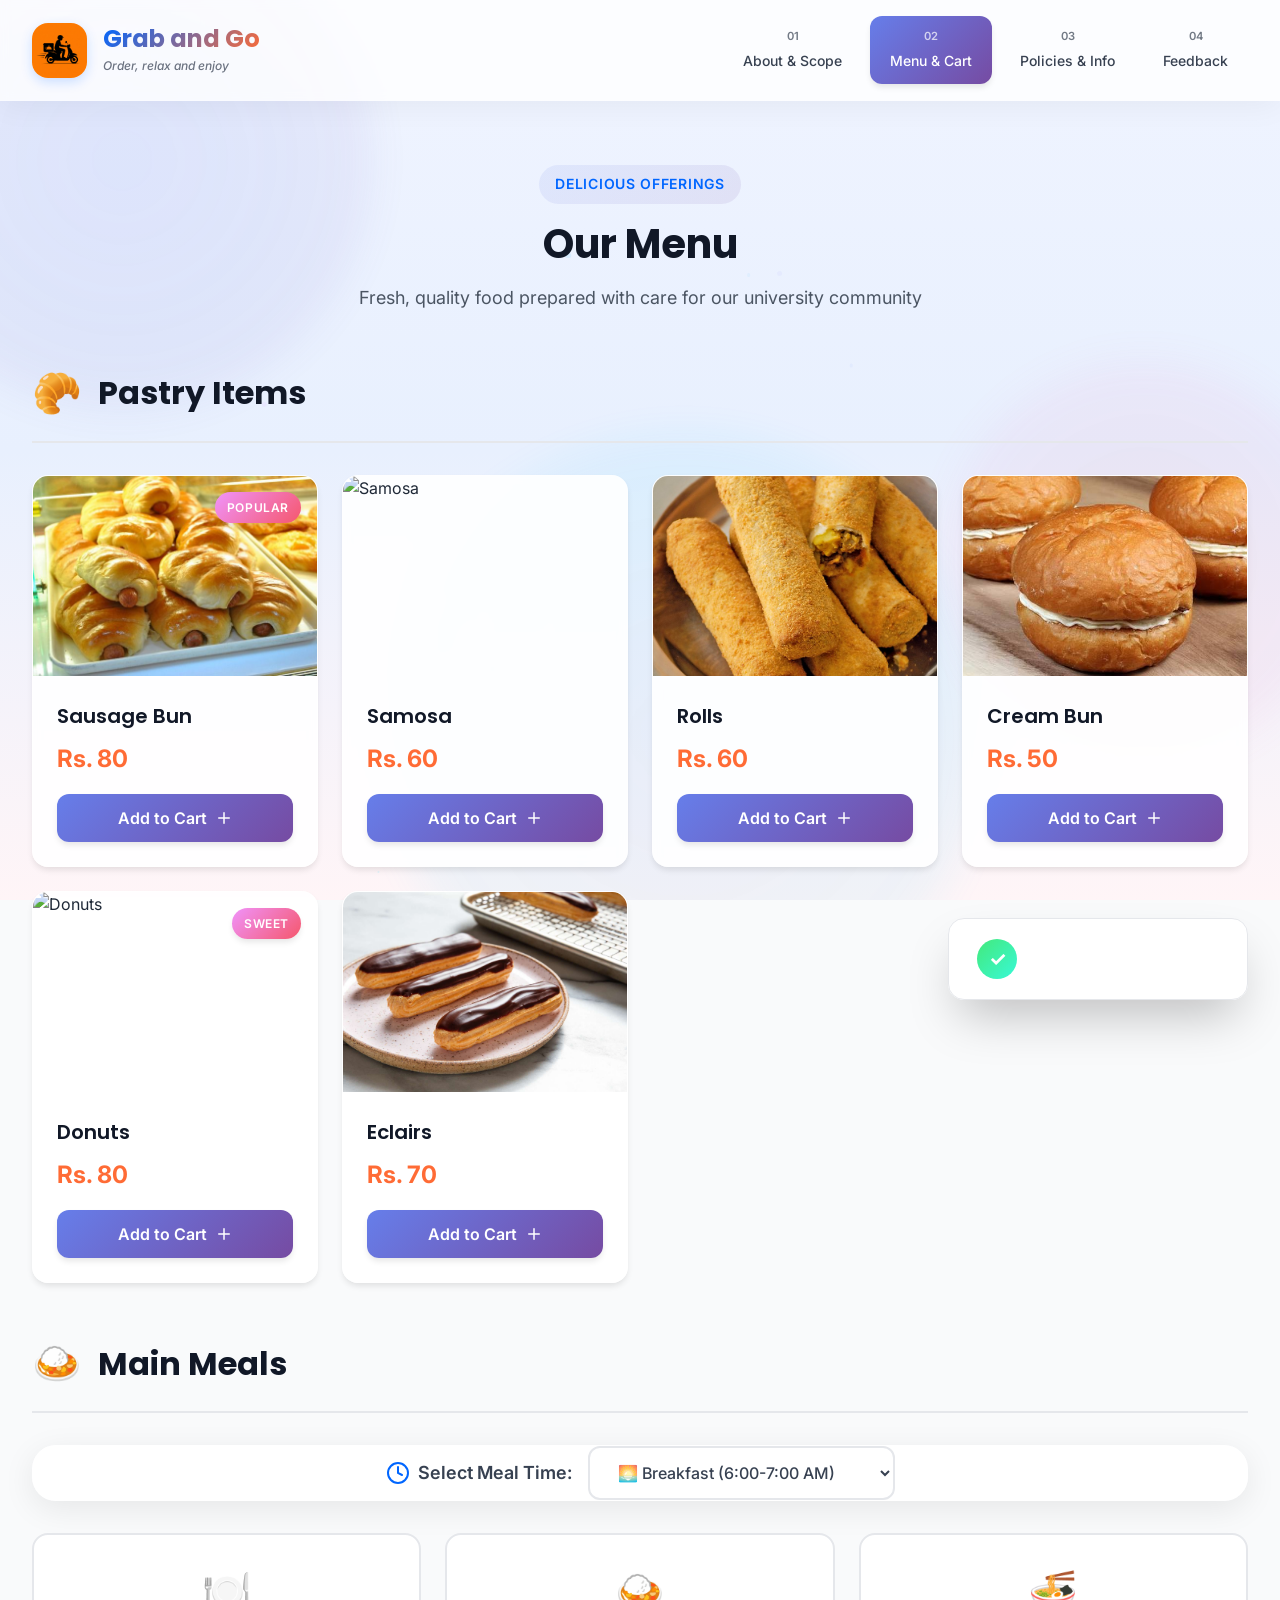
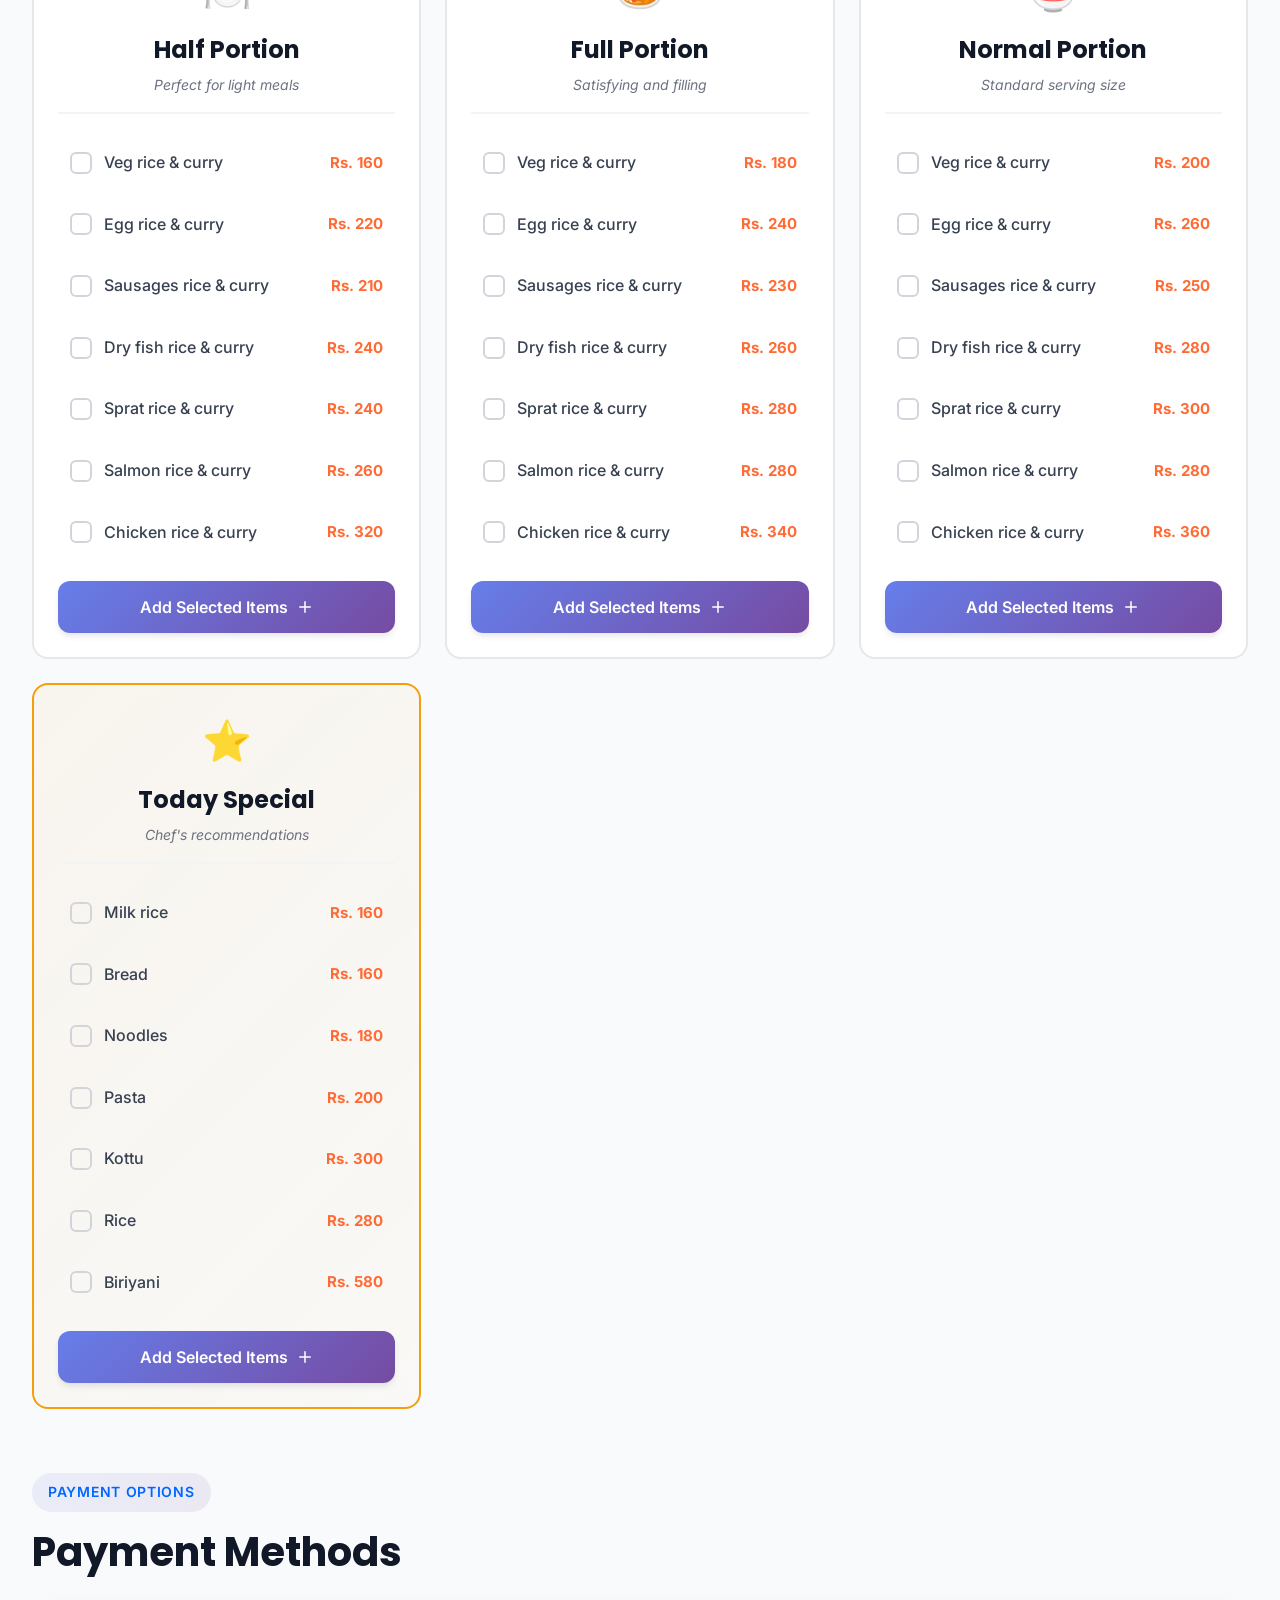
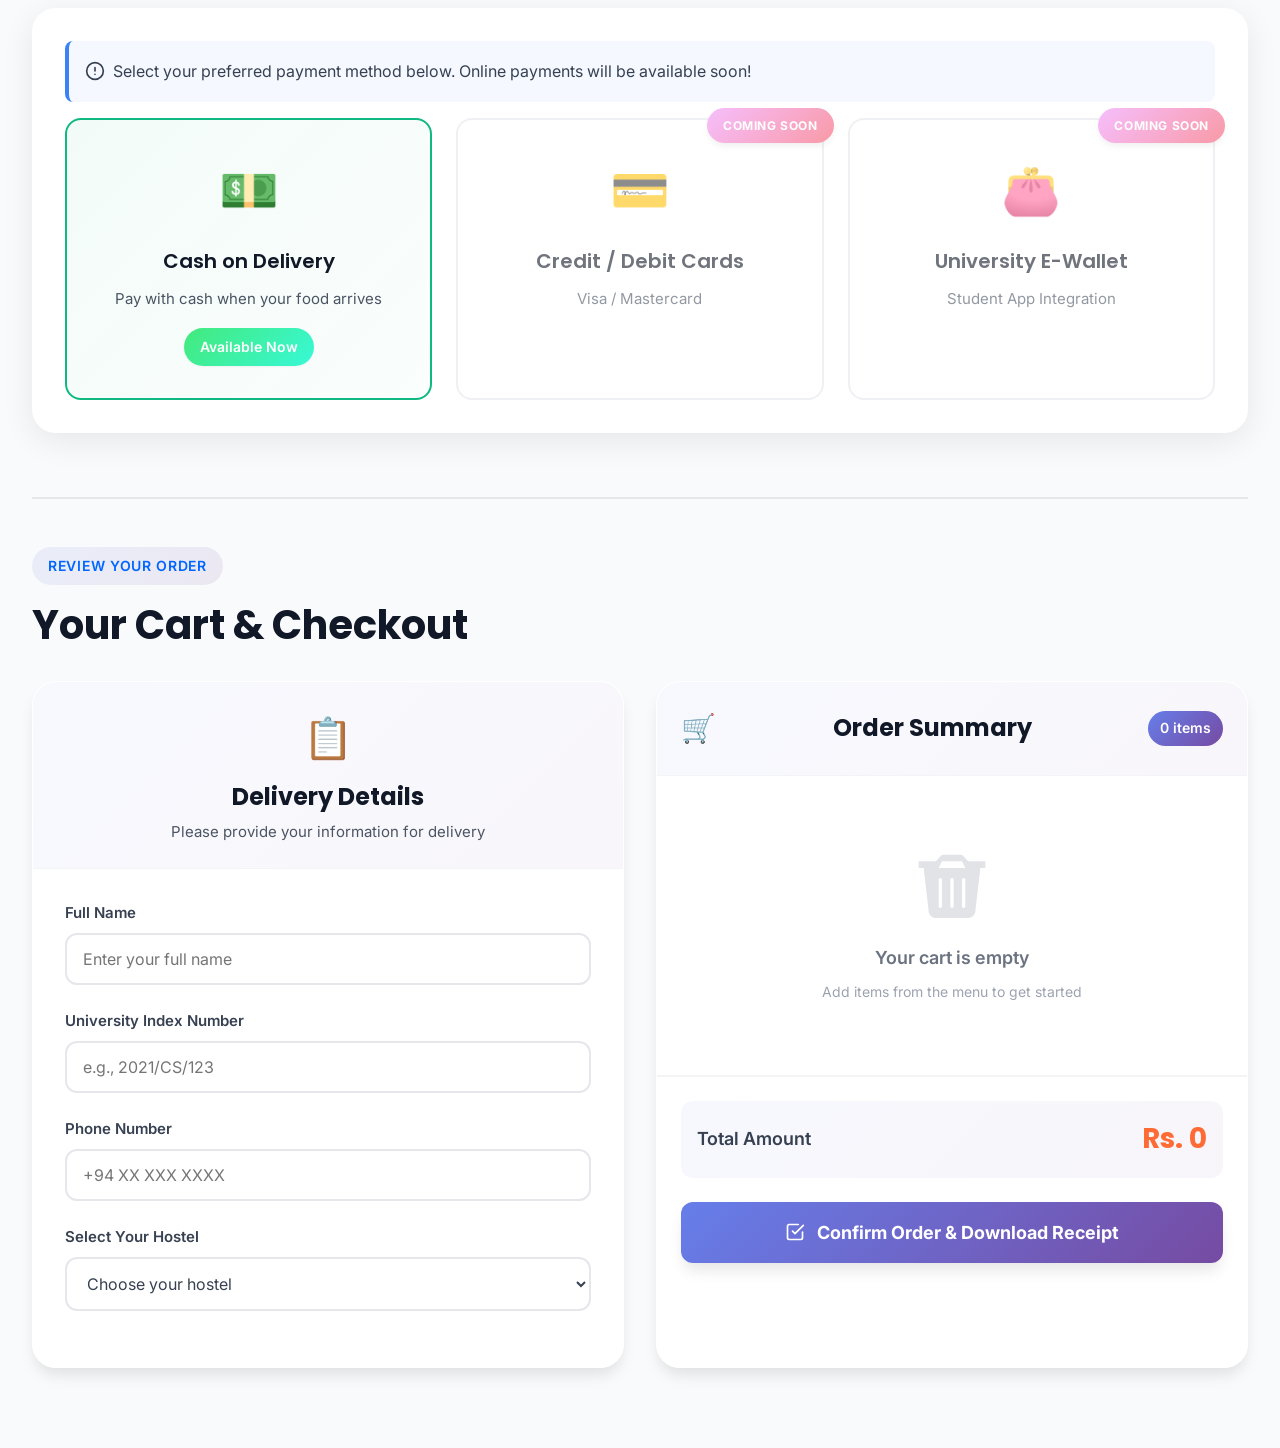
==== menu.html @ d34c3e39 "Grab and Go" ====
<!DOCTYPE html>
<html lang="en">
<head>
    <meta charset="UTF-8">
    <meta name="viewport" content="width=device-width, initial-scale=1.0">
    <title>Grab and Go - Menu & Cart</title>
    <link rel="stylesheet" href="style.css">
    <script src="https://cdnjs.cloudflare.com/ajax/libs/gsap/3.12.5/gsap.min.js"></script>
    <script src="https://cdnjs.cloudflare.com/ajax/libs/gsap/3.12.5/ScrollTrigger.min.js"></script>
    <script src="https://cdnjs.cloudflare.com/ajax/libs/jspdf/2.5.1/jspdf.umd.min.js"></script>
    <link href="https://fonts.googleapis.com/css2?family=Inter:wght@300;400;500;600;700;800&family=Poppins:wght@400;500;600;700;800&display=swap" rel="stylesheet">
</head>
<body>
    <div class="animated-background">
        <div class="gradient-orb orb-1"></div>
        <div class="gradient-orb orb-2"></div>
        <div class="gradient-orb orb-3"></div>
        <div class="particles" id="particles"></div>
    </div>

    <header class="main-header">
        <div class="header-container">
            <a href="index.html" class="logo-wrapper">
                <div class="logo-image-container">
                    <img src="logo 1.jpeg" alt="Grab and Go Logo" class="site-logo">
                </div>
                <div class="logo-text-container">
                    <div class="logo-text">Grab and Go</div>
                    <div class="logo-tagline">Order, relax and enjoy</div>
                </div>
            </a>
            
            <nav class="main-nav">
                <ul class="nav-list">
                    <li><a href="index.html" class="nav-link">
                        <span class="nav-number">01</span>
                        <span class="nav-text">About & Scope</span>
                    </a></li>
                    <li><a href="menu.html" class="nav-link active">
                        <span class="nav-number">02</span>
                        <span class="nav-text">Menu & Cart</span>
                    </a></li>
                    <li><a href="policies.html" class="nav-link">
                        <span class="nav-number">03</span>
                        <span class="nav-text">Policies & Info</span>
                    </a></li>
                    <li><a href="feedback.html" class="nav-link">
                        <span class="nav-number">04</span>
                        <span class="nav-text">Feedback</span>
                    </a></li>
                </ul>
            </nav>

            <button class="mobile-menu-toggle" id="mobileMenuToggle">
                <span></span><span></span><span></span>
            </button>
        </div>
    </header>

    <main class="main-content">
        <div class="page-section">
            <div class="page-intro" style="margin-top: 2rem;">
                <div class="section-header">
                    <span class="section-label">Delicious Offerings</span>
                    <h2 class="section-title">Our Menu</h2>
                    <p class="section-description">Fresh, quality food prepared with care for our university community</p>
                </div>
            </div>

            <section id="menu" class="content-section">
                <!-- Pastry Items -->
                <div class="menu-category">
                    <div class="category-header">
                        <div class="category-icon">🥐</div>
                        <h3 class="category-title">Pastry Items</h3>
                    </div>
                    
                    <div class="menu-grid">
                        <div class="food-card" data-category="pastry">
                            <div class="food-image">
                                <img src=" sas bun.jpg " alt="Sausage Bun">
                                <div class="food-badge">Popular</div>
                            </div>
                            <div class="food-content">
                                <h4 class="food-name">Sausage Bun</h4>
                                <p class="food-price">Rs. 80</p>
                                <button class="add-to-cart-btn" onclick="addToCart('Sausage Bun', 80, this)">
                                    <span>Add to Cart</span>
                                    <svg width="18" height="18" viewBox="0 0 24 24" fill="none"><path d="M12 5V19M5 12H19" stroke="currentColor" stroke-width="2" stroke-linecap="round"/></svg>
                                </button>
                            </div>
                        </div>

                        <div class="food-card" data-category="pastry">
                            <div class="food-image"><img src="https://images.unsplash.com/photo-1601050690597-df0568f70950?w=400&h=300&fit=crop" alt="Samosa"></div>
                            <div class="food-content">
                                <h4 class="food-name">Samosa</h4>
                                <p class="food-price">Rs. 60</p>
                                <button class="add-to-cart-btn" onclick="addToCart('Samosa', 60, this)">
                                    <span>Add to Cart</span>
                                    <svg width="18" height="18" viewBox="0 0 24 24" fill="none"><path d="M12 5V19M5 12H19" stroke="currentColor" stroke-width="2" stroke-linecap="round"/></svg>
                                </button>
                            </div>
                        </div>

                        <div class="food-card" data-category="pastry">
                            <div class="food-image"><img src="rools.jpg" alt="Rolls"></div>
                            <div class="food-content">
                                <h4 class="food-name">Rolls</h4>
                                <p class="food-price">Rs. 60</p>
                                <button class="add-to-cart-btn" onclick="addToCart('Rolls', 60, this)">
                                    <span>Add to Cart</span>
                                    <svg width="18" height="18" viewBox="0 0 24 24" fill="none"><path d="M12 5V19M5 12H19" stroke="currentColor" stroke-width="2" stroke-linecap="round"/></svg>
                                </button>
                            </div>
                        </div>

                        <div class="food-card" data-category="pastry">
                            <div class="food-image"><img src="cream bun.jpg" alt="Cream Bun"></div>
                            <div class="food-content">
                                <h4 class="food-name">Cream Bun</h4>
                                <p class="food-price">Rs. 50</p>
                                <button class="add-to-cart-btn" onclick="addToCart('Cream Bun', 50, this)">
                                    <span>Add to Cart</span>
                                    <svg width="18" height="18" viewBox="0 0 24 24" fill="none"><path d="M12 5V19M5 12H19" stroke="currentColor" stroke-width="2" stroke-linecap="round"/></svg>
                                </button>
                            </div>
                        </div>

                        <div class="food-card" data-category="pastry">
                            <div class="food-image"><img src="https://images.unsplash.com/photo-1551024601-bec78aea704b?w=400&h=300&fit=crop" alt="Donuts"><div class="food-badge">Sweet</div></div>
                            <div class="food-content">
                                <h4 class="food-name">Donuts</h4>
                                <p class="food-price">Rs. 80</p>
                                <button class="add-to-cart-btn" onclick="addToCart('Donuts', 80, this)">
                                    <span>Add to Cart</span>
                                    <svg width="18" height="18" viewBox="0 0 24 24" fill="none"><path d="M12 5V19M5 12H19" stroke="currentColor" stroke-width="2" stroke-linecap="round"/></svg>
                                </button>
                            </div>
                        </div>

                        <div class="food-card" data-category="pastry">
                            <div class="food-image"><img src="Eclairs.jpg" alt="Eclairs"></div>
                            <div class="food-content">
                                <h4 class="food-name">Eclairs</h4>
                                <p class="food-price">Rs. 70</p>
                                <button class="add-to-cart-btn" onclick="addToCart('Eclairs', 70, this)">
                                    <span>Add to Cart</span>
                                    <svg width="18" height="18" viewBox="0 0 24 24" fill="none"><path d="M12 5V19M5 12H19" stroke="currentColor" stroke-width="2" stroke-linecap="round"/></svg>
                                </button>
                            </div>
                        </div>
                    </div>
                </div>

                <!-- Main Meals -->
                <div class="menu-category">
                    <div class="category-header">
                        <div class="category-icon">🍛</div>
                        <h3 class="category-title">Main Meals</h3>
                    </div>
                    
                    <div class="meal-time-selector card premium-card">
                        <div class="meal-selector-content">
                            <label for="meal-time" class="meal-label">
                                <svg width="24" height="24" viewBox="0 0 24 24" fill="none"><circle cx="12" cy="12" r="10" stroke="currentColor" stroke-width="2"/><path d="M12 6V12L16 14" stroke="currentColor" stroke-width="2" stroke-linecap="round"/></svg>
                                <span>Select Meal Time:</span>
                            </label>
                            <select id="meal-time" class="meal-select">
                                <option value="Breakfast">🌅 Breakfast (6:00-7:00 AM)</option>
                                <option value="Lunch">🌞 Lunch (11:30 AM-12:30 PM)</option>
                                <option value="Dinner">🌙 Dinner (5:00-6:00 PM)</option>
                            </select>
                        </div>
                    </div>

                    <div class="portions-grid">
                        <!-- Half Portion -->
                        <div class="portion-card" id="half-portion">
                            <div class="portion-header">
                                <div class="portion-icon">🍽️</div>
                                <h4 class="portion-title">Half Portion</h4>
                                <p class="portion-subtitle">Perfect for light meals</p>
                            </div>
                            <div class="portion-items">
                                <label class="checkbox-item"><input type="checkbox" value="Vegetables rice and curry" data-price="160"><span class="checkbox-custom"></span><span class="item-details"><span class="item-name">Veg rice & curry</span><span class="item-price">Rs. 160</span></span></label>
                                <label class="checkbox-item"><input type="checkbox" value="Egg rice and curry" data-price="220"><span class="checkbox-custom"></span><span class="item-details"><span class="item-name">Egg rice & curry</span><span class="item-price">Rs. 220</span></span></label>
                                <label class="checkbox-item"><input type="checkbox" value="Sausages rice and curry" data-price="210"><span class="checkbox-custom"></span><span class="item-details"><span class="item-name">Sausages rice & curry</span><span class="item-price">Rs. 210</span></span></label>
                                <label class="checkbox-item"><input type="checkbox" value="Dry fish rice and curry" data-price="240"><span class="checkbox-custom"></span><span class="item-details"><span class="item-name">Dry fish rice & curry</span><span class="item-price">Rs. 240</span></span></label>
                                <label class="checkbox-item"><input type="checkbox" value="Sprat rice and curry" data-price="240"><span class="checkbox-custom"></span><span class="item-details"><span class="item-name">Sprat rice & curry</span><span class="item-price">Rs. 240</span></span></label>
                                <label class="checkbox-item"><input type="checkbox" value="Salmon rice and curry" data-price="260"><span class="checkbox-custom"></span><span class="item-details"><span class="item-name">Salmon rice & curry</span><span class="item-price">Rs. 260</span></span></label>
                                <label class="checkbox-item"><input type="checkbox" value="Chicken rice and curry" data-price="320"><span class="checkbox-custom"></span><span class="item-details"><span class="item-name">Chicken rice & curry</span><span class="item-price">Rs. 320</span></span></label>
                            </div>
                            <button class="portion-add-btn" onclick="addCheckedItems('half-portion', 'Half Portion', this)">
                                <span>Add Selected Items</span>
                                <svg width="18" height="18" viewBox="0 0 24 24" fill="none"><path d="M12 5V19M5 12H19" stroke="currentColor" stroke-width="2" stroke-linecap="round"/></svg>
                            </button>
                        </div>

                        <!-- Full Portion -->
                        <div class="portion-card" id="full-portion">
                            <div class="portion-header">
                                <div class="portion-icon">🍛</div>
                                <h4 class="portion-title">Full Portion</h4>
                                <p class="portion-subtitle">Satisfying and filling</p>
                            </div>
                            <div class="portion-items">
                                <label class="checkbox-item"><input type="checkbox" value="Vegetables rice and curry" data-price="180"><span class="checkbox-custom"></span><span class="item-details"><span class="item-name">Veg rice & curry</span><span class="item-price">Rs. 180</span></span></label>
                                <label class="checkbox-item"><input type="checkbox" value="Egg rice and curry" data-price="240"><span class="checkbox-custom"></span><span class="item-details"><span class="item-name">Egg rice & curry</span><span class="item-price">Rs. 240</span></span></label>
                                <label class="checkbox-item"><input type="checkbox" value="Sausages rice and curry" data-price="230"><span class="checkbox-custom"></span><span class="item-details"><span class="item-name">Sausages rice & curry</span><span class="item-price">Rs. 230</span></span></label>
                                <label class="checkbox-item"><input type="checkbox" value="Dry fish rice and curry" data-price="260"><span class="checkbox-custom"></span><span class="item-details"><span class="item-name">Dry fish rice & curry</span><span class="item-price">Rs. 260</span></span></label>
                                <label class="checkbox-item"><input type="checkbox" value="Sprat rice and curry" data-price="280"><span class="checkbox-custom"></span><span class="item-details"><span class="item-name">Sprat rice & curry</span><span class="item-price">Rs. 280</span></span></label>
                                <label class="checkbox-item"><input type="checkbox" value="Salmon rice and curry" data-price="280"><span class="checkbox-custom"></span><span class="item-details"><span class="item-name">Salmon rice & curry</span><span class="item-price">Rs. 280</span></span></label>
                                <label class="checkbox-item"><input type="checkbox" value="Chicken rice and curry" data-price="340"><span class="checkbox-custom"></span><span class="item-details"><span class="item-name">Chicken rice & curry</span><span class="item-price">Rs. 340</span></span></label>
                            </div>
                            <button class="portion-add-btn" onclick="addCheckedItems('full-portion', 'Full Portion', this)">
                                <span>Add Selected Items</span>
                                <svg width="18" height="18" viewBox="0 0 24 24" fill="none"><path d="M12 5V19M5 12H19" stroke="currentColor" stroke-width="2" stroke-linecap="round"/></svg>
                            </button>
                        </div>

                        <!-- Normal Portion -->
                        <div class="portion-card" id="normal-portion">
                            <div class="portion-header">
                                <div class="portion-icon">🍜</div>
                                <h4 class="portion-title">Normal Portion</h4>
                                <p class="portion-subtitle">Standard serving size</p>
                            </div>
                            <div class="portion-items">
                                <label class="checkbox-item"><input type="checkbox" value="Vegetables rice and curry" data-price="200"><span class="checkbox-custom"></span><span class="item-details"><span class="item-name">Veg rice & curry</span><span class="item-price">Rs. 200</span></span></label>
                                <label class="checkbox-item"><input type="checkbox" value="Egg rice and curry" data-price="260"><span class="checkbox-custom"></span><span class="item-details"><span class="item-name">Egg rice & curry</span><span class="item-price">Rs. 260</span></span></label>
                                <label class="checkbox-item"><input type="checkbox" value="Sausages rice and curry" data-price="250"><span class="checkbox-custom"></span><span class="item-details"><span class="item-name">Sausages rice & curry</span><span class="item-price">Rs. 250</span></span></label>
                                <label class="checkbox-item"><input type="checkbox" value="Dry fish rice and curry" data-price="280"><span class="checkbox-custom"></span><span class="item-details"><span class="item-name">Dry fish rice & curry</span><span class="item-price">Rs. 280</span></span></label>
                                <label class="checkbox-item"><input type="checkbox" value="Sprat rice and curry" data-price="300"><span class="checkbox-custom"></span><span class="item-details"><span class="item-name">Sprat rice & curry</span><span class="item-price">Rs. 300</span></span></label>
                                <label class="checkbox-item"><input type="checkbox" value="Salmon rice and curry" data-price="280"><span class="checkbox-custom"></span><span class="item-details"><span class="item-name">Salmon rice & curry</span><span class="item-price">Rs. 280</span></span></label>
                                <label class="checkbox-item"><input type="checkbox" value="Chicken rice and curry" data-price="360"><span class="checkbox-custom"></span><span class="item-details"><span class="item-name">Chicken rice & curry</span><span class="item-price">Rs. 360</span></span></label>
                            </div>
                            <button class="portion-add-btn" onclick="addCheckedItems('normal-portion', 'Normal Portion', this)">
                                <span>Add Selected Items</span>
                                <svg width="18" height="18" viewBox="0 0 24 24" fill="none"><path d="M12 5V19M5 12H19" stroke="currentColor" stroke-width="2" stroke-linecap="round"/></svg>
                            </button>
                        </div>

                        <!-- Today Special -->
                        <div class="portion-card special-card" id="today-special">
                            <div class="portion-header">
                                <div class="portion-icon">⭐</div>
                                <h4 class="portion-title">Today Special</h4>
                                <p class="portion-subtitle">Chef's recommendations</p>
                            </div>
                            <div class="portion-items">
                                <label class="checkbox-item"><input type="checkbox" value="Milk rice" data-price="160"><span class="checkbox-custom"></span><span class="item-details"><span class="item-name">Milk rice</span><span class="item-price">Rs. 160</span></span></label>
                                <label class="checkbox-item"><input type="checkbox" value="Bread" data-price="160"><span class="checkbox-custom"></span><span class="item-details"><span class="item-name">Bread</span><span class="item-price">Rs. 160</span></span></label>
                                <label class="checkbox-item"><input type="checkbox" value="Noodles" data-price="180"><span class="checkbox-custom"></span><span class="item-details"><span class="item-name">Noodles</span><span class="item-price">Rs. 180</span></span></label>
                                <label class="checkbox-item"><input type="checkbox" value="Pasta" data-price="200"><span class="checkbox-custom"></span><span class="item-details"><span class="item-name">Pasta</span><span class="item-price">Rs. 200</span></span></label>
                                <label class="checkbox-item"><input type="checkbox" value="Kottu" data-price="300"><span class="checkbox-custom"></span><span class="item-details"><span class="item-name">Kottu</span><span class="item-price">Rs. 300</span></span></label>
                                <label class="checkbox-item"><input type="checkbox" value="Rice" data-price="280"><span class="checkbox-custom"></span><span class="item-details"><span class="item-name">Rice</span><span class="item-price">Rs. 280</span></span></label>
                                <label class="checkbox-item"><input type="checkbox" value="Biriyani" data-price="580"><span class="checkbox-custom"></span><span class="item-details"><span class="item-name">Biriyani</span><span class="item-price">Rs. 580</span></span></label>
                            </div>
                            <button class="portion-add-btn" onclick="addCheckedItems('today-special', 'Today Special', this)">
                                <span>Add Selected Items</span>
                                <svg width="18" height="18" viewBox="0 0 24 24" fill="none"><path d="M12 5V19M5 12H19" stroke="currentColor" stroke-width="2" stroke-linecap="round"/></svg>
                            </button>
                        </div>
                    </div>
                </div>
            </section>

            <section id="payments" class="content-section">
                <div class="section-header">
                    <span class="section-label">Payment Options</span>
                    <h2 class="section-title">Payment Methods</h2>
                </div>
                
                <div class="card premium-card">
                    <div class="card-content">
                        <p class="instruction">
                            <svg width="20" height="20" viewBox="0 0 24 24" fill="none" style="vertical-align: middle; margin-right: 8px;">
                                <circle cx="12" cy="12" r="10" stroke="currentColor" stroke-width="2"/>
                                <path d="M12 8V12M12 16H12.01" stroke="currentColor" stroke-width="2" stroke-linecap="round"/>
                            </svg>
                            Select your preferred payment method below. Online payments will be available soon!
                        </p>
                        <div class="payment-methods">
                            <div class="payment-card active">
                                <div class="payment-icon">💵</div>
                                <h4>Cash on Delivery</h4>
                                <p>Pay with cash when your food arrives</p>
                                <div class="payment-status">Available Now</div>
                            </div>
                            <div class="payment-card disabled">
                                <span class="coming-soon-badge">Coming Soon</span>
                                <div class="payment-icon">💳</div>
                                <h4>Credit / Debit Cards</h4>
                                <p>Visa / Mastercard</p>
                            </div>
                            <div class="payment-card disabled">
                                <span class="coming-soon-badge">Coming Soon</span>
                                <div class="payment-icon">👛</div>
                                <h4>University E-Wallet</h4>
                                <p>Student App Integration</p>
                            </div>
                        </div>
                    </div>
                </div>
            </section>

            <section id="cart" class="cart-section">
                <div class="section-header">
                    <span class="section-label">Review Your Order</span>
                    <h2 class="section-title">Your Cart & Checkout</h2>
                </div>
                
                <div class="checkout-container">
                    <div class="customer-form-card card premium-card">
                        <div class="form-header">
                            <div class="form-icon">📋</div>
                            <h3>Delivery Details</h3>
                            <p>Please provide your information for delivery</p>
                        </div>
                        <div class="form-content">
                            <div class="form-group">
                                <label for="cus-name">Full Name</label>
                                <input type="text" id="cus-name" placeholder="Enter your full name" required>
                            </div>
                            <div class="form-group">
                                <label for="cus-index">University Index Number</label>
                                <input type="text" id="cus-index" placeholder="e.g., 2021/CS/123" required>
                            </div>
                            <div class="form-group">
                                <label for="cus-phone">Phone Number</label>
                                <input type="tel" id="cus-phone" placeholder="+94 XX XXX XXXX" required>
                            </div>
                            <div class="form-group">
                                <label for="cus-hostel">Select Your Hostel</label>
                                <select id="cus-hostel" required>
                                    <option value="" disabled selected>Choose your hostel</option>
                                    <option value="Charli">Charlie</option>
                                    <option value="Ecco">Echo</option>
                                    <option value="Foxtrot">Foxtrot</option>
                                    <option value="Bravo">Bravo</option>
                                    <option value="Delta">Delta</option>
                                    <option value="Alpha">Alpha</option>
                                    <option value="Luxery">Luxury</option>
                                </select>
                            </div>
                        </div>
                    </div>

                    <div class="cart-summary-card card premium-card">
                        <div class="cart-header">
                            <div class="cart-icon">🛒</div>
                            <h3>Order Summary</h3>
                            <span class="cart-count" id="cart-count">0 items</span>
                        </div>
                        
                        <div class="cart-items-container">
                            <ul id="cart-items" class="cart-items-list"></ul>
                            <div class="empty-cart" id="empty-cart">
                                <svg width="80" height="80" viewBox="0 0 24 24" fill="none">
                                    <path d="M9 2L7.17 4H2v2h1.5l1.5 13c.1 1.1 1 2 2.1 2h9.8c1.1 0 2-.9 2.1-2l1.5-13H22V4h-5.17L15 2H9zm0 2h6l1 2H8l1-2zM8.5 9c.28 0 .5.22.5.5v8c0 .28-.22.5-.5.5s-.5-.22-.5-.5v-8c0-.28.22-.5.5-.5zm3.5 0c.28 0 .5.22.5.5v8c0 .28-.22.5-.5.5s-.5-.22-.5-.5v-8c0-.28.22-.5.5-.5zm3.5 0c.28 0 .5.22.5.5v8c0 .28-.22.5-.5.5s-.5-.22-.5-.5v-8c0-.28.22-.5.5-.5z" fill="currentColor" opacity="0.3"/>
                                </svg>
                                <p>Your cart is empty</p>
                                <small>Add items from the menu to get started</small>
                            </div>
                        </div>
                        
                        <div class="cart-footer">
                            <div class="total-row">
                                <span class="total-label">Total Amount</span>
                                <span class="total-amount">Rs. <span id="total-price">0</span></span>
                            </div>
                            <button class="checkout-btn" onclick="checkoutAndPrintPDF()">
                                <svg width="20" height="20" viewBox="0 0 24 24" fill="none">
                                    <path d="M9 11L12 14L22 4" stroke="currentColor" stroke-width="2" stroke-linecap="round" stroke-linejoin="round"/>
                                    <path d="M21 12V19C21 20.1046 20.1046 21 19 21H5C3.89543 21 3 20.1046 3 19V5C3 3.89543 3.89543 3 5 3H16" stroke="currentColor" stroke-width="2" stroke-linecap="round"/>
                                </svg>
                                <span>Confirm Order & Download Receipt</span>
                            </button>
                        </div>
                    </div>
                </div>
            </section>
        </div>
    </main>

    <!-- Toast Notification -->
    <div class="toast" id="toast">
        <div class="toast-icon">✓</div>
        <div class="toast-message"></div>
    </div>

    <script src="script.js"></script>
</body>
</html>
---- style.css ----
/* =====================================================
   PREMIUM GRAB AND GO - CSS DESIGN SYSTEM
   Modern, Interactive, Glassmorphism Food Delivery UI
   ===================================================== */

:root {
    --primary-blue: #0066FF;
    --primary-blue-dark: #0052CC;
    --primary-blue-light: #3385FF;
    --secondary-orange: #FF6B35;
    --secondary-green: #10B981;
    --secondary-yellow: #F59E0B;
    --neutral-50: #F9FAFB;
    --neutral-100: #F3F4F6;
    --neutral-200: #E5E7EB;
    --neutral-300: #D1D5DB;
    --neutral-400: #9CA3AF;
    --neutral-500: #6B7280;
    --neutral-600: #4B5563;
    --neutral-700: #374151;
    --neutral-800: #1F2937;
    --neutral-900: #111827;
    --success: #10B981;
    --warning: #F59E0B;
    --error: #EF4444;
    --info: #3B82F6;
    --gradient-primary: linear-gradient(135deg, #667eea 0%, #764ba2 100%);
    --gradient-warm: linear-gradient(135deg, #f093fb 0%, #f5576c 100%);
    --gradient-cool: linear-gradient(135deg, #4facfe 0%, #00f2fe 100%);
    --gradient-success: linear-gradient(135deg, #43e97b 0%, #38f9d7 100%);
    --font-primary: 'Inter', sans-serif;
    --font-display: 'Poppins', sans-serif;
    --radius-sm: 0.375rem;
    --radius-md: 0.5rem;
    --radius-lg: 0.75rem;
    --radius-xl: 1rem;
    --radius-2xl: 1.5rem;
    --radius-full: 9999px;
    --shadow-sm: 0 1px 2px 0 rgba(0, 0, 0, 0.05);
    --shadow-md: 0 4px 6px -1px rgba(0, 0, 0, 0.1);
    --shadow-lg: 0 10px 15px -3px rgba(0, 0, 0, 0.1);
    --shadow-xl: 0 20px 25px -5px rgba(0, 0, 0, 0.1);
    --shadow-2xl: 0 25px 50px -12px rgba(0, 0, 0, 0.25);
    --transition-fast: 150ms cubic-bezier(0.4, 0, 0.2, 1);
    --transition-base: 300ms cubic-bezier(0.4, 0, 0.2, 1);
    --transition-slow: 500ms cubic-bezier(0.4, 0, 0.2, 1);
    --z-background: -1;
    --z-base: 0;
    --z-dropdown: 1000;
    --z-sticky: 1020;
    --z-fixed: 1030;
    --z-modal: 1040;
    --z-popover: 1050;
    --z-tooltip: 1060;
}

* { margin: 0; padding: 0; box-sizing: border-box; }
*::before, *::after { box-sizing: border-box; }
html { font-size: 16px; scroll-behavior: smooth; -webkit-font-smoothing: antialiased; -moz-osx-font-smoothing: grayscale; }
body { font-family: var(--font-primary); line-height: 1.6; color: var(--neutral-800); background: var(--neutral-50); overflow-x: hidden; position: relative; min-height: 100vh; }

/* Background & Particles */
.animated-background { position: fixed; top: 0; left: 0; width: 100%; height: 100%; z-index: var(--z-background); overflow: hidden; background: linear-gradient(180deg, #f0f4ff 0%, #e8f0fe 50%, #fff5f7 100%); }
.gradient-orb { position: absolute; border-radius: 50%; filter: blur(20px); will-change: transform; opacity: 0.3; animation: float 20s ease-in-out infinite; }
.orb-1 { width: 500px; height: 500px; background: radial-gradient(circle, rgba(102,126,234,0.4) 0%, rgba(118,75,162,0.2) 100%); top: -10%; left: -10%; animation-delay: 0s; }
.orb-2 { width: 400px; height: 400px; background: radial-gradient(circle, rgba(245,87,108,0.3) 0%, rgba(240,147,251,0.2) 100%); top: 40%; right: -5%; animation-delay: 5s; }
.orb-3 { width: 600px; height: 600px; background: radial-gradient(circle, rgba(79,172,254,0.3) 0%, rgba(0,242,254,0.2) 100%); bottom: -15%; left: 30%; animation-delay: 10s; }
@keyframes float { 0%, 100% { transform: translate(0, 0) scale(1); } 33% { transform: translate(30px, -30px) scale(1.1); } 66% { transform: translate(-20px, 20px) scale(0.9); } }
.particles { position: absolute; width: 100%; height: 100%; }

/* Header & Nav */
.main-header { position: sticky; top: 0; z-index: var(--z-sticky); background: rgba(255, 255, 255, 0.8); backdrop-filter: blur(5px); -webkit-backdrop-filter: blur(5px); border-bottom: 1px solid rgba(255, 255, 255, 0.18); box-shadow: 0 4px 30px rgba(0, 0, 0, 0.05); transition: all var(--transition-base); }
.header-container { max-width: 1400px; margin: 0 auto; padding: 1rem 2rem; display: flex; justify-content: space-between; align-items: center; gap: 2rem; }
.logo-wrapper { display: flex; align-items: center; gap: 1rem; text-decoration: none; transition: transform var(--transition-base); }
.logo-wrapper:hover { transform: scale(1.02); }
.logo-image-container { position: relative; width: 55px; height: 55px; border-radius: var(--radius-xl); overflow: hidden; box-shadow: 0 4px 12px rgba(0, 102, 255, 0.2); transition: all var(--transition-base); }
.logo-wrapper:hover .logo-image-container { box-shadow: 0 6px 20px rgba(0, 102, 255, 0.3); transform: rotate(5deg); }
.site-logo { width: 100%; height: 100%; object-fit: cover; display: block; }
.logo-text-container { display: flex; flex-direction: column; gap: 0.125rem; }
.logo-text { font-family: var(--font-display); font-size: 1.5rem; font-weight: 700; background: linear-gradient(135deg, var(--primary-blue) 0%, var(--secondary-orange) 100%); -webkit-background-clip: text; -webkit-text-fill-color: transparent; background-clip: text; line-height: 1.2; }
.logo-tagline { font-size: 0.75rem; color: var(--neutral-500); font-style: italic; font-weight: 500; }

.main-nav ul { list-style: none; display: flex; gap: 0.5rem; align-items: center; }
.nav-link { display: flex; flex-direction: column; align-items: center; gap: 0.25rem; padding: 0.75rem 1.25rem; border-radius: var(--radius-lg); text-decoration: none; color: var(--neutral-700); font-weight: 500; font-size: 0.9rem; transition: all var(--transition-base); position: relative; overflow: hidden; }
.nav-link::before { content: ''; position: absolute; top: 0; left: 0; width: 100%; height: 100%; background: var(--gradient-primary); opacity: 0; transition: opacity var(--transition-base); z-index: -1; }
.nav-link:hover::before { opacity: 0.1; }
.nav-link:hover { color: var(--primary-blue); transform: translateY(-2px); }
.nav-link.active { background: var(--gradient-primary); color: white; box-shadow: var(--shadow-md); }
.nav-link.active::before { opacity: 0; }
.nav-number { font-size: 0.7rem; font-weight: 600; opacity: 0.7; }
.nav-text { font-size: 0.875rem; white-space: nowrap; }
.mobile-menu-toggle { display: none; flex-direction: column; gap: 5px; background: none; border: none; cursor: pointer; padding: 0.5rem; }
.mobile-menu-toggle span { width: 25px; height: 3px; background: var(--neutral-700); border-radius: var(--radius-full); transition: all var(--transition-base); }

/* Main Content */
.main-content { 
    max-width: 1400px; 
    margin: 0 auto; 
    padding: 2rem 2rem 5rem 2rem; /* Fix: Added 5rem bottom padding for ScrollTrigger */
    position: relative; 
    z-index: var(--z-base); 
}
.page-section { animation: fadeIn 0.5s ease-in-out; }
@keyframes fadeIn { from { opacity: 0; transform: translateY(20px); } to { opacity: 1; transform: translateY(0); } }

/* Hero Section */
.hero-section { min-height: 70vh; display: flex; align-items: center; justify-content: center; text-align: center; padding: 4rem 2rem; position: relative; }
.hero-content { max-width: 800px; animation: heroEntrance 1s cubic-bezier(0.16, 1, 0.3, 1); }
@keyframes heroEntrance { from { opacity: 0; transform: translateY(50px); } to { opacity: 1; transform: translateY(0); } }
.hero-title { display: flex; flex-direction: column; gap: 0.5rem; margin-bottom: 1.5rem; }
.hero-title-line { font-family: var(--font-primary); font-size: 1.5rem; font-weight: 500; color: var(--neutral-600); letter-spacing: 0.05em; text-transform: uppercase; }
.hero-title-main { font-family: var(--font-display); font-size: 5rem; font-weight: 800; background: linear-gradient(135deg, var(--primary-blue) 0%, var(--secondary-orange) 100%); -webkit-background-clip: text; -webkit-text-fill-color: transparent; background-clip: text; line-height: 1.1; letter-spacing: -0.02em; }
.hero-subtitle { font-size: 1.5rem; color: var(--neutral-600); margin-bottom: 2.5rem; font-weight: 400; }
.hero-cta { display: flex; gap: 1rem; justify-content: center; flex-wrap: wrap; }
.cta-button { display: inline-flex; align-items: center; gap: 0.5rem; padding: 1rem 2rem; border-radius: var(--radius-full); font-family: var(--font-primary); font-size: 1rem; font-weight: 600; text-decoration: none; border: none; cursor: pointer; transition: all var(--transition-base); position: relative; overflow: hidden; }
.cta-button::before { content: ''; position: absolute; top: 50%; left: 50%; width: 0; height: 0; border-radius: 50%; background: rgba(255, 255, 255, 0.3); transform: translate(-50%, -50%); transition: width var(--transition-slow), height var(--transition-slow); }
.cta-button:hover::before { width: 300px; height: 300px; }
.cta-button.primary { background: var(--gradient-primary); color: white; box-shadow: 0 10px 30px rgba(102, 126, 234, 0.3); }
.cta-button.primary:hover { transform: translateY(-3px); box-shadow: 0 15px 40px rgba(102, 126, 234, 0.4); }
.cta-button.secondary { background: white; color: var(--primary-blue); border: 2px solid var(--primary-blue); box-shadow: var(--shadow-md); }
.cta-button.secondary:hover { background: var(--primary-blue); color: white; transform: translateY(-3px); box-shadow: var(--shadow-lg); }
.cta-button svg { transition: transform var(--transition-base); }
.cta-button:hover svg { transform: translateX(5px); }

/* Sections & Cards */
.content-section { margin-bottom: 4rem; }
.page-intro { text-align: center; margin-bottom: 3rem; }
.section-header { margin-bottom: 2rem; }
.section-label { display: inline-block; padding: 0.5rem 1rem; background: linear-gradient(135deg, rgba(102,126,234,0.1) 0%, rgba(118,75,162,0.1) 100%); border-radius: var(--radius-full); font-size: 0.875rem; font-weight: 600; color: var(--primary-blue); text-transform: uppercase; letter-spacing: 0.05em; margin-bottom: 1rem; }
.section-title { font-family: var(--font-display); font-size: 2.5rem; font-weight: 700; color: var(--neutral-900); margin-bottom: 1rem; line-height: 1.2; }
.section-description { font-size: 1.125rem; color: var(--neutral-600); max-width: 600px; margin: 0 auto; }

.card { background: rgba(255, 255, 255, 0.7); backdrop-filter: blur(5px); -webkit-backdrop-filter: blur(5px); border-radius: var(--radius-2xl); border: 1px solid rgba(255, 255, 255, 0.18); box-shadow: 0 8px 32px rgba(0, 0, 0, 0.08); overflow: hidden; transition: all var(--transition-base); will-change: transform, opacity; transform: translateZ(0); }
.card.premium-card { background: rgba(255, 255, 255, 0.9); }
.card-content { padding: 2rem; }
.card:hover { transform: translateY(-5px); box-shadow: 0 12px 40px rgba(0, 0, 0, 0.12); }

/* Typography inside cards */
.lead-text { font-size: 1.125rem; line-height: 1.8; color: var(--neutral-700); margin-bottom: 1.5rem; }
.slogan-badge { display: inline-block; padding: 0.25rem 0.75rem; background: var(--gradient-warm); color: white; border-radius: var(--radius-full); font-size: 0.875rem; font-weight: 600; font-style: italic; margin-left: 0.5rem; }
.card-content p { margin-bottom: 1rem; line-height: 1.8; color: var(--neutral-700); }
.card-content p:last-child { margin-bottom: 0; }

/* About Page Elements */
.vision-mission-grid { display: grid; grid-template-columns: repeat(auto-fit, minmax(280px, 1fr)); gap: 1.5rem; margin-top: 2rem; }
.vm-card { padding: 2rem; border-radius: var(--radius-xl); background: linear-gradient(135deg, rgba(255,255,255,0.9) 0%, rgba(255,255,255,0.6) 100%); border: 2px solid transparent; transition: all var(--transition-base); position: relative; overflow: hidden; will-change: transform, opacity; transform: translateZ(0); }
.vm-card::before { content: ''; position: absolute; top: 0; left: 0; width: 100%; height: 100%; background: var(--gradient-primary); opacity: 0; transition: opacity var(--transition-base); z-index: -1; }
.vm-card:hover::before { opacity: 0.05; }
.vm-card:hover { transform: translateY(-5px); border-color: var(--primary-blue); box-shadow: var(--shadow-xl); }
.vm-icon { font-size: 3rem; margin-bottom: 1rem; display: block; }
.vm-card h3 { font-family: var(--font-display); font-size: 1.5rem; font-weight: 700; color: var(--neutral-900); margin-bottom: 1rem; }
.vm-card p { color: var(--neutral-700); line-height: 1.8; margin-bottom: 0; }
.scope-card { position: relative; background: linear-gradient(135deg, rgba(102,126,234,0.05) 0%, rgba(118,75,162,0.05) 100%); border-left: 4px solid var(--primary-blue); }
.quote-mark { font-size: 5rem; color: var(--primary-blue); opacity: 0.2; position: absolute; top: 1rem; left: 1rem; font-family: Georgia, serif; line-height: 1; }
.scope-text { font-size: 1.125rem; line-height: 1.9; color: var(--neutral-700); font-style: italic; position: relative; z-index: 1; padding-left: 3rem; }
.conditions-list { display: flex; flex-direction: column; gap: 1.5rem; }
.condition-item { display: flex; gap: 1.5rem; align-items: flex-start; padding: 1.5rem; background: linear-gradient(135deg, rgba(255,255,255,0.5) 0%, rgba(255,255,255,0.2) 100%); border-radius: var(--radius-lg); border-left: 3px solid var(--primary-blue); transition: all var(--transition-base); }
.condition-item:hover { background: linear-gradient(135deg, rgba(255,255,255,0.8) 0%, rgba(255,255,255,0.5) 100%); transform: translateX(5px); box-shadow: var(--shadow-md); }
.condition-icon { font-size: 2rem; flex-shrink: 0; }
.condition-content h4 { font-family: var(--font-display); font-size: 1.25rem; font-weight: 600; color: var(--neutral-900); margin-bottom: 0.5rem; }
.condition-content p { color: var(--neutral-700); line-height: 1.7; margin-bottom: 0; }
.steps-container { display: grid; grid-template-columns: repeat(auto-fit, minmax(240px, 1fr)); gap: 1.5rem; }
.step-item { padding: 1.5rem; background: linear-gradient(135deg, rgba(255,255,255,0.9) 0%, rgba(255,255,255,0.6) 100%); border-radius: var(--radius-xl); border: 2px solid transparent; transition: all var(--transition-base); position: relative; will-change: transform, opacity; transform: translateZ(0); }
.step-item::before { content: ''; position: absolute; top: 0; left: 0; width: 100%; height: 4px; background: var(--gradient-primary); border-radius: var(--radius-xl) var(--radius-xl) 0 0; transform: scaleX(0); transform-origin: left; transition: transform var(--transition-base); }
.step-item:hover::before { transform: scaleX(1); }
.step-item:hover { transform: translateY(-5px); border-color: var(--primary-blue); box-shadow: var(--shadow-lg); }
.step-number { width: 50px; height: 50px; background: var(--gradient-primary); color: white; border-radius: var(--radius-full); display: flex; align-items: center; justify-content: center; font-family: var(--font-display); font-size: 1.5rem; font-weight: 700; margin-bottom: 1rem; box-shadow: var(--shadow-md); }
.step-content h4 { font-family: var(--font-display); font-size: 1.125rem; font-weight: 600; color: var(--neutral-900); margin-bottom: 0.5rem; }
.step-content p { color: var(--neutral-700); line-height: 1.7; font-size: 0.9375rem; margin-bottom: 0; }

/* Menu Page Elements */
.menu-category { margin-bottom: 3rem; }
.category-header { display: flex; align-items: center; gap: 1rem; margin-bottom: 2rem; padding-bottom: 1rem; border-bottom: 2px solid var(--neutral-200); }
.category-icon { font-size: 2.5rem; }
.category-title { font-family: var(--font-display); font-size: 2rem; font-weight: 700; color: var(--neutral-900); margin: 0; }
.menu-grid { display: grid; grid-template-columns: repeat(auto-fill, minmax(280px, 1fr)); gap: 1.5rem; }
.food-card { background: rgba(255, 255, 255, 0.9); backdrop-filter: blur(5px); -webkit-backdrop-filter: blur(5px); border-radius: var(--radius-xl); overflow: hidden; border: 1px solid rgba(255, 255, 255, 0.18); box-shadow: var(--shadow-md); transition: all var(--transition-base); cursor: pointer; will-change: transform, opacity; transform: translateZ(0); }
.food-card:hover { transform: translateY(-10px) scale(1.02); box-shadow: var(--shadow-2xl); }
.food-image { position: relative; width: 100%; height: 200px; overflow: hidden; }
.food-image img { width: 100%; height: 100%; object-fit: cover; transition: transform var(--transition-slow); }
.food-card:hover .food-image img { transform: scale(1.1); }
.food-badge { position: absolute; top: 1rem; right: 1rem; background: var(--gradient-warm); color: white; padding: 0.375rem 0.75rem; border-radius: var(--radius-full); font-size: 0.75rem; font-weight: 600; text-transform: uppercase; letter-spacing: 0.05em; box-shadow: var(--shadow-md); }
.food-content { padding: 1.5rem; }
.food-name { font-family: var(--font-display); font-size: 1.25rem; font-weight: 600; color: var(--neutral-900); margin-bottom: 0.5rem; }
.food-price { font-size: 1.5rem; font-weight: 700; color: var(--secondary-orange); margin-bottom: 1rem; }
.add-to-cart-btn { width: 100%; display: flex; align-items: center; justify-content: center; gap: 0.5rem; padding: 0.875rem 1.5rem; background: var(--gradient-primary); color: white; border: none; border-radius: var(--radius-lg); font-family: var(--font-primary); font-size: 1rem; font-weight: 600; cursor: pointer; transition: all var(--transition-base); box-shadow: var(--shadow-md); }
.add-to-cart-btn:hover { transform: translateY(-2px); box-shadow: var(--shadow-lg); }
.add-to-cart-btn:active { transform: translateY(0); }
.add-to-cart-btn svg { transition: transform var(--transition-base); }
.add-to-cart-btn:hover svg { transform: rotate(90deg); }
.meal-time-selector { margin-bottom: 2rem; }
.meal-selector-content { display: flex; align-items: center; justify-content: center; gap: 1rem; flex-wrap: wrap; }
.meal-label { display: flex; align-items: center; gap: 0.5rem; font-weight: 600; color: var(--neutral-700); font-size: 1.125rem; }
.meal-label svg { color: var(--primary-blue); }
.meal-select { padding: 0.875rem 1.5rem; border: 2px solid var(--neutral-200); border-radius: var(--radius-lg); font-family: var(--font-primary); font-size: 1rem; font-weight: 500; color: var(--neutral-700); background: white; cursor: pointer; transition: all var(--transition-base); min-width: 280px; }
.meal-select:hover { border-color: var(--primary-blue); }
.meal-select:focus { outline: none; border-color: var(--primary-blue); box-shadow: 0 0 0 3px rgba(0, 102, 255, 0.1); }
.portions-grid { display: grid; grid-template-columns: repeat(auto-fit, minmax(300px, 1fr)); gap: 1.5rem; margin-top: 2rem; }
.portion-card { background: rgba(255, 255, 255, 0.9); backdrop-filter: blur(5px); -webkit-backdrop-filter: blur(5px); border-radius: var(--radius-xl); border: 2px solid var(--neutral-200); padding: 1.5rem; transition: all var(--transition-base); }
.portion-card.special-card { border-color: var(--secondary-yellow); background: linear-gradient(135deg, rgba(245,158,11,0.05) 0%, rgba(245,158,11,0.02) 100%); }
.portion-card:hover { transform: translateY(-5px); box-shadow: var(--shadow-xl); border-color: var(--primary-blue); }
.portion-card.special-card:hover { border-color: var(--secondary-yellow); }
.portion-header { text-align: center; margin-bottom: 1.5rem; padding-bottom: 1rem; border-bottom: 2px solid var(--neutral-100); }
.portion-icon { font-size: 2.5rem; margin-bottom: 0.5rem; }
.portion-title { font-family: var(--font-display); font-size: 1.5rem; font-weight: 700; color: var(--neutral-900); margin-bottom: 0.25rem; }
.portion-subtitle { font-size: 0.875rem; color: var(--neutral-500); font-style: italic; }
.portion-items { display: flex; flex-direction: column; gap: 0.75rem; margin-bottom: 1.5rem; }
.checkbox-item { display: flex; align-items: center; gap: 0.75rem; padding: 0.75rem; border-radius: var(--radius-md); cursor: pointer; transition: all var(--transition-base); position: relative; }
.checkbox-item:hover { background: rgba(0, 102, 255, 0.05); }
.checkbox-item input[type="checkbox"] { position: absolute; opacity: 0; cursor: pointer; }
.checkbox-custom { width: 22px; height: 22px; border: 2px solid var(--neutral-300); border-radius: var(--radius-sm); position: relative; transition: all var(--transition-base); flex-shrink: 0; }
.checkbox-item input[type="checkbox"]:checked ~ .checkbox-custom { background: var(--gradient-primary); border-color: var(--primary-blue); }
.checkbox-item input[type="checkbox"]:checked ~ .checkbox-custom::after { content: ''; position: absolute; top: 50%; left: 50%; transform: translate(-50%, -50%) rotate(45deg); width: 6px; height: 12px; border: solid white; border-width: 0 2px 2px 0; }
.item-details { display: flex; justify-content: space-between; align-items: center; flex: 1; }
.item-name { font-weight: 500; color: var(--neutral-700); }
.item-price { font-weight: 700; color: var(--secondary-orange); font-size: 0.9375rem; }
.portion-add-btn { width: 100%; display: flex; align-items: center; justify-content: center; gap: 0.5rem; padding: 1rem 1.5rem; background: var(--gradient-primary); color: white; border: none; border-radius: var(--radius-lg); font-family: var(--font-primary); font-size: 1rem; font-weight: 600; cursor: pointer; transition: all var(--transition-base); box-shadow: var(--shadow-md); }
.portion-add-btn:hover { transform: translateY(-2px); box-shadow: var(--shadow-lg); }
.portion-add-btn svg { transition: transform var(--transition-base); }
.portion-add-btn:hover svg { transform: rotate(90deg); }

.instruction { display: flex; align-items: center; padding: 1rem; background: rgba(59, 130, 246, 0.05); border-left: 4px solid var(--info); border-radius: var(--radius-md); margin-bottom: 1.5rem; color: var(--neutral-700); }
.payment-methods { display: grid; grid-template-columns: repeat(auto-fit, minmax(250px, 1fr)); gap: 1.5rem; }
.payment-card { padding: 2rem; border-radius: var(--radius-xl); border: 2px solid var(--neutral-200); text-align: center; transition: all var(--transition-base); position: relative; background: rgba(255, 255, 255, 0.5); }
.payment-card.active { border-color: var(--success); background: linear-gradient(135deg, rgba(16,185,129,0.05) 0%, rgba(16,185,129,0.02) 100%); }
.payment-card.disabled { opacity: 0.6; cursor: not-allowed; }
.payment-card:not(.disabled):hover { transform: translateY(-5px); box-shadow: var(--shadow-xl); border-color: var(--primary-blue); }
.payment-icon { font-size: 3rem; margin-bottom: 1rem; }
.payment-card h4 { font-family: var(--font-display); font-size: 1.25rem; font-weight: 600; color: var(--neutral-900); margin-bottom: 0.5rem; }
.payment-card p { color: var(--neutral-600); font-size: 0.9375rem; margin-bottom: 1rem; }
.payment-status { display: inline-block; padding: 0.5rem 1rem; background: var(--gradient-success); color: white; border-radius: var(--radius-full); font-size: 0.875rem; font-weight: 600; box-shadow: var(--shadow-sm); }
.coming-soon-badge { position: absolute; top: -12px; right: -12px; background: var(--gradient-warm); color: white; padding: 0.5rem 1rem; border-radius: var(--radius-full); font-size: 0.75rem; font-weight: 700; text-transform: uppercase; letter-spacing: 0.05em; box-shadow: var(--shadow-md); }

.cart-section { margin-top: 3rem; padding-top: 3rem; border-top: 2px solid var(--neutral-200); }
.checkout-container { display: grid; grid-template-columns: 1fr 1fr; gap: 2rem; margin-top: 2rem; }
.customer-form-card, .cart-summary-card { background: rgba(255, 255, 255, 0.9); backdrop-filter: blur(5px); -webkit-backdrop-filter: blur(5px); border-radius: var(--radius-2xl); border: 1px solid rgba(255, 255, 255, 0.18); box-shadow: var(--shadow-lg); }
.form-header { padding: 1.5rem; background: linear-gradient(135deg, rgba(102,126,234,0.05) 0%, rgba(118,75,162,0.05) 100%); border-bottom: 1px solid var(--neutral-100); text-align: center; }
.form-icon { font-size: 2.5rem; margin-bottom: 0.5rem; }
.form-header h3 { font-family: var(--font-display); font-size: 1.5rem; font-weight: 700; color: var(--neutral-900); margin-bottom: 0.25rem; }
.form-header p { font-size: 0.9375rem; color: var(--neutral-600); margin-bottom: 0; }
.form-content { padding: 2rem; }
.form-row { display: grid; grid-template-columns: 1fr 1fr; gap: 1rem; }
.form-group { margin-bottom: 1.5rem; }
.form-group label { display: flex; align-items: center; gap: 0.5rem; font-weight: 600; color: var(--neutral-700); margin-bottom: 0.5rem; font-size: 0.9375rem; }
.form-group label svg { color: var(--primary-blue); }
.form-group input, .form-group select, .form-group textarea { width: 100%; padding: 0.875rem 1rem; border: 2px solid var(--neutral-200); border-radius: var(--radius-lg); font-family: var(--font-primary); font-size: 1rem; color: var(--neutral-700); background: white; transition: all var(--transition-base); }
.form-group input:hover, .form-group select:hover, .form-group textarea:hover { border-color: var(--neutral-300); }
.form-group input:focus, .form-group select:focus, .form-group textarea:focus { outline: none; border-color: var(--primary-blue); box-shadow: 0 0 0 3px rgba(0, 102, 255, 0.1); }
.form-group textarea { resize: vertical; min-height: 120px; }
.cart-header { padding: 1.5rem; background: linear-gradient(135deg, rgba(102,126,234,0.05) 0%, rgba(118,75,162,0.05) 100%); border-bottom: 1px solid var(--neutral-100); display: flex; align-items: center; justify-content: space-between; }
.cart-header h3 { display: flex; align-items: center; gap: 0.75rem; font-family: var(--font-display); font-size: 1.5rem; font-weight: 700; color: var(--neutral-900); margin: 0; }
.cart-icon { font-size: 1.75rem; }
.cart-count { display: inline-block; padding: 0.375rem 0.75rem; background: var(--gradient-primary); color: white; border-radius: var(--radius-full); font-size: 0.875rem; font-weight: 600; }
.cart-items-container { padding: 1.5rem; min-height: 200px; max-height: 400px; overflow-y: auto; }
.cart-items-container::-webkit-scrollbar { width: 8px; }
.cart-items-container::-webkit-scrollbar-track { background: var(--neutral-100); border-radius: var(--radius-full); }
.cart-items-container::-webkit-scrollbar-thumb { background: var(--neutral-300); border-radius: var(--radius-full); }
.cart-items-container::-webkit-scrollbar-thumb:hover { background: var(--neutral-400); }
.cart-items-list { list-style: none; display: flex; flex-direction: column; gap: 0.75rem; }
.cart-items-list li { display: flex; justify-content: space-between; align-items: center; padding: 1rem; background: rgba(255, 255, 255, 0.5); border-radius: var(--radius-lg); border: 1px solid var(--neutral-100); transition: all var(--transition-base); }
.cart-items-list li:hover { background: rgba(255, 255, 255, 0.9); box-shadow: var(--shadow-sm); }
.cart-items-list li span:first-child { flex: 1; color: var(--neutral-700); font-weight: 500; }
.remove-btn { background: var(--gradient-warm); color: white; border: none; padding: 0.5rem 1rem; border-radius: var(--radius-md); font-size: 0.875rem; font-weight: 600; cursor: pointer; transition: all var(--transition-base); }
.remove-btn:hover { transform: translateY(-2px); box-shadow: var(--shadow-md); }
.empty-cart { display: flex; flex-direction: column; align-items: center; justify-content: center; padding: 3rem 1.5rem; text-align: center; color: var(--neutral-400); }
.empty-cart svg { margin-bottom: 1rem; }
.empty-cart p { font-size: 1.125rem; font-weight: 600; color: var(--neutral-500); margin-bottom: 0.5rem; }
.empty-cart small { font-size: 0.875rem; color: var(--neutral-400); }
.cart-footer { padding: 1.5rem; border-top: 2px solid var(--neutral-100); background: rgba(255, 255, 255, 0.5); }
.total-row { display: flex; justify-content: space-between; align-items: center; margin-bottom: 1.5rem; padding: 1rem; background: linear-gradient(135deg, rgba(102,126,234,0.05) 0%, rgba(118,75,162,0.05) 100%); border-radius: var(--radius-lg); }
.total-label { font-size: 1.125rem; font-weight: 600; color: var(--neutral-700); }
.total-amount { font-family: var(--font-display); font-size: 1.75rem; font-weight: 700; color: var(--secondary-orange); }
.checkout-btn { width: 100%; display: flex; align-items: center; justify-content: center; gap: 0.75rem; padding: 1.25rem 2rem; background: var(--gradient-primary); color: white; border: none; border-radius: var(--radius-lg); font-family: var(--font-primary); font-size: 1.125rem; font-weight: 700; cursor: pointer; transition: all var(--transition-base); box-shadow: var(--shadow-lg); }
.checkout-btn:hover { transform: translateY(-3px); box-shadow: var(--shadow-xl); }
.checkout-btn:active { transform: translateY(-1px); }

/* Policies Page Elements */
.subsection-title { display: flex; align-items: center; gap: 0.75rem; font-family: var(--font-display); font-size: 1.75rem; font-weight: 700; color: var(--neutral-900); margin-bottom: 1.5rem; padding-bottom: 0.75rem; border-bottom: 2px solid var(--neutral-200); }
.title-icon { font-size: 2rem; }
.objectives-section, .policy-section { margin-bottom: 3rem; }
.objective-item, .policy-item { display: flex; gap: 1.5rem; align-items: flex-start; margin-bottom: 1.5rem; padding: 1.5rem; background: linear-gradient(135deg, rgba(255,255,255,0.5) 0%, rgba(255,255,255,0.2) 100%); border-radius: var(--radius-lg); border-left: 4px solid var(--primary-blue); transition: all var(--transition-base); }
.objective-item:hover, .policy-item:hover { background: linear-gradient(135deg, rgba(255,255,255,0.8) 0%, rgba(255,255,255,0.5) 100%); transform: translateX(5px); box-shadow: var(--shadow-md); }
.objective-number, .policy-number { width: 50px; height: 50px; background: var(--gradient-primary); color: white; border-radius: var(--radius-full); display: flex; align-items: center; justify-content: center; font-family: var(--font-display); font-size: 1.5rem; font-weight: 700; flex-shrink: 0; box-shadow: var(--shadow-md); }
.objective-content h4, .policy-content h4 { font-family: var(--font-display); font-size: 1.25rem; font-weight: 600; color: var(--neutral-900); margin-bottom: 0.5rem; }
.objective-content p, .policy-content p { color: var(--neutral-700); line-height: 1.8; margin-bottom: 0; }
.process-category-title { display: flex; align-items: center; gap: 1rem; font-family: var(--font-display); font-size: 1.5rem; font-weight: 700; color: var(--neutral-900); margin: 3rem 0 1.5rem; }
.category-badge { display: inline-block; padding: 0.5rem 1rem; background: var(--gradient-primary); color: white; border-radius: var(--radius-full); font-size: 0.875rem; font-weight: 600; text-transform: uppercase; letter-spacing: 0.05em; }
.category-badge.support { background: var(--gradient-success); }
.process-card { margin-bottom: 2rem; }
.process-header { display: flex; align-items: center; gap: 1rem; padding: 1.5rem; background: linear-gradient(135deg, rgba(102,126,234,0.05) 0%, rgba(118,75,162,0.05) 100%); border-bottom: 1px solid var(--neutral-100); }
.process-number { width: 60px; height: 60px; background: var(--gradient-primary); color: white; border-radius: var(--radius-lg); display: flex; align-items: center; justify-content: center; font-family: var(--font-display); font-size: 1.75rem; font-weight: 700; flex-shrink: 0; box-shadow: var(--shadow-md); }
.process-header h4 { font-family: var(--font-display); font-size: 1.25rem; font-weight: 600; color: var(--neutral-900); margin: 0; }
.process-content { padding: 2rem; }
.process-meta { margin-bottom: 1.5rem; }
.meta-item { padding: 1rem; background: rgba(59, 130, 246, 0.05); border-left: 4px solid var(--info); border-radius: var(--radius-md); color: var(--neutral-700); }
.process-flow { display: grid; grid-template-columns: 1fr 1fr; gap: 1.5rem; margin-bottom: 1.5rem; }
.flow-section { padding: 1.5rem; background: linear-gradient(135deg, rgba(255,255,255,0.5) 0%, rgba(255,255,255,0.2) 100%); border-radius: var(--radius-lg); border: 1px solid var(--neutral-100); }
.flow-section h5 { font-family: var(--font-display); font-size: 1.125rem; font-weight: 600; color: var(--neutral-900); margin-bottom: 1rem; }
.flow-section ul, .process-steps ol { padding-left: 1.5rem; color: var(--neutral-700); line-height: 1.8; }
.flow-section li, .process-steps li { margin-bottom: 0.5rem; }
.process-steps { padding: 1.5rem; background: linear-gradient(135deg, rgba(16,185,129,0.05) 0%, rgba(16,185,129,0.02) 100%); border-radius: var(--radius-lg); border-left: 4px solid var(--success); }
.process-steps h5 { font-family: var(--font-display); font-size: 1.125rem; font-weight: 600; color: var(--neutral-900); margin-bottom: 1rem; }

/* Feedback Page Elements */
.feedback-container { display: grid; grid-template-columns: 1fr 2fr; gap: 2rem; }
.feedback-info { background: linear-gradient(135deg, rgba(102,126,234,0.05) 0%, rgba(118,75,162,0.05) 100%); padding: 2rem; height: fit-content; position: sticky; top: 100px; }
.info-icon { font-size: 3rem; margin-bottom: 1rem; }
.feedback-info h3 { font-family: var(--font-display); font-size: 1.5rem; font-weight: 700; color: var(--neutral-900); margin-bottom: 1rem; }
.feedback-info p { color: var(--neutral-700); line-height: 1.8; margin-bottom: 1.5rem; }
.feedback-benefits { list-style: none; display: flex; flex-direction: column; gap: 0.75rem; }
.feedback-benefits li { display: flex; align-items: center; gap: 0.75rem; color: var(--neutral-700); font-weight: 500; }
.feedback-benefits svg { color: var(--success); flex-shrink: 0; }
.feedback-form-card { background: rgba(255, 255, 255, 0.9); }
.rating-input-container { display: flex; align-items: center; gap: 1rem; }
.rating-input-container input { flex: 0 0 100px; }
.rating-stars { display: flex; gap: 0.25rem; }
.star { font-size: 1.75rem; color: var(--neutral-300); cursor: pointer; transition: all var(--transition-fast); }
.star:hover, .star.active { color: var(--secondary-yellow); transform: scale(1.1); }
.submit-feedback-btn { width: 100%; display: flex; align-items: center; justify-content: center; gap: 0.75rem; padding: 1.25rem 2rem; background: var(--gradient-primary); color: white; border: none; border-radius: var(--radius-lg); font-family: var(--font-primary); font-size: 1.125rem; font-weight: 700; cursor: pointer; transition: all var(--transition-base); box-shadow: var(--shadow-lg); margin-top: 1rem; }
.submit-feedback-btn:hover { transform: translateY(-3px); box-shadow: var(--shadow-xl); }

/* Toast */
.toast { position: fixed; bottom: -100px; right: 2rem; background: rgba(255, 255, 255, 0.95); backdrop-filter: blur(20px); padding: 1.25rem 1.75rem; border-radius: var(--radius-xl); box-shadow: var(--shadow-2xl); display: flex; align-items: center; gap: 1rem; z-index: var(--z-tooltip); transition: all var(--transition-base); border: 1px solid var(--neutral-200); min-width: 300px; }
.toast.show { bottom: 2rem; }
.toast-icon { width: 40px; height: 40px; background: var(--gradient-success); color: white; border-radius: var(--radius-full); display: flex; align-items: center; justify-content: center; font-size: 1.25rem; font-weight: 700; flex-shrink: 0; }
.toast-message { color: var(--neutral-800); font-weight: 600; font-size: 0.9375rem; }

/* Responsive Design */
@media (max-width: 1024px) {
    .checkout-container { grid-template-columns: 1fr; }
    .feedback-container { grid-template-columns: 1fr; }
    .feedback-info { position: static; }
    .process-flow { grid-template-columns: 1fr; }
}

@media (max-width: 768px) {
    .header-container { padding: 1rem; }
    .main-nav { position: fixed; top: 0; left: -100%; width: 80%; height: 100vh; background: rgba(255, 255, 255, 0.98); backdrop-filter: blur(20px); padding: 2rem; transition: left var(--transition-base); z-index: var(--z-modal); box-shadow: var(--shadow-2xl); }
    .main-nav.active { left: 0; }
    .main-nav ul { flex-direction: column; align-items: stretch; gap: 1rem; }
    .nav-link { flex-direction: row; justify-content: flex-start; padding: 1rem 1.5rem; }
    .mobile-menu-toggle { display: flex; }
    .hero-title-main { font-size: 3rem; }
    .hero-subtitle { font-size: 1.125rem; }
    .section-title { font-size: 2rem; }
    .menu-grid { grid-template-columns: 1fr; }
    .portions-grid { grid-template-columns: 1fr; }
    .form-row { grid-template-columns: 1fr; }
    .payment-methods { grid-template-columns: 1fr; }
    .toast { right: 1rem; left: 1rem; min-width: auto; }
    .toast.show { bottom: 1rem; }
}

@media (max-width: 480px) {
    .main-content { padding: 1rem; }
    .hero-title-main { font-size: 2.5rem; }
    .logo-text { font-size: 1.25rem; }
    .section-title { font-size: 1.75rem; }
    .card-content { padding: 1.5rem; }
    .form-content { padding: 1.5rem; }
}

@media (prefers-reduced-motion: reduce) {
    *, *::before, *::after { animation-duration: 0.01ms !important; animation-iteration-count: 1 !important; transition-duration: 0.01ms !important; }
}

@media print {
    .main-header, .animated-background, .mobile-menu-toggle { display: none; }
    body { background: white; }
    .card { box-shadow: none; border: 1px solid #ddd; }
}
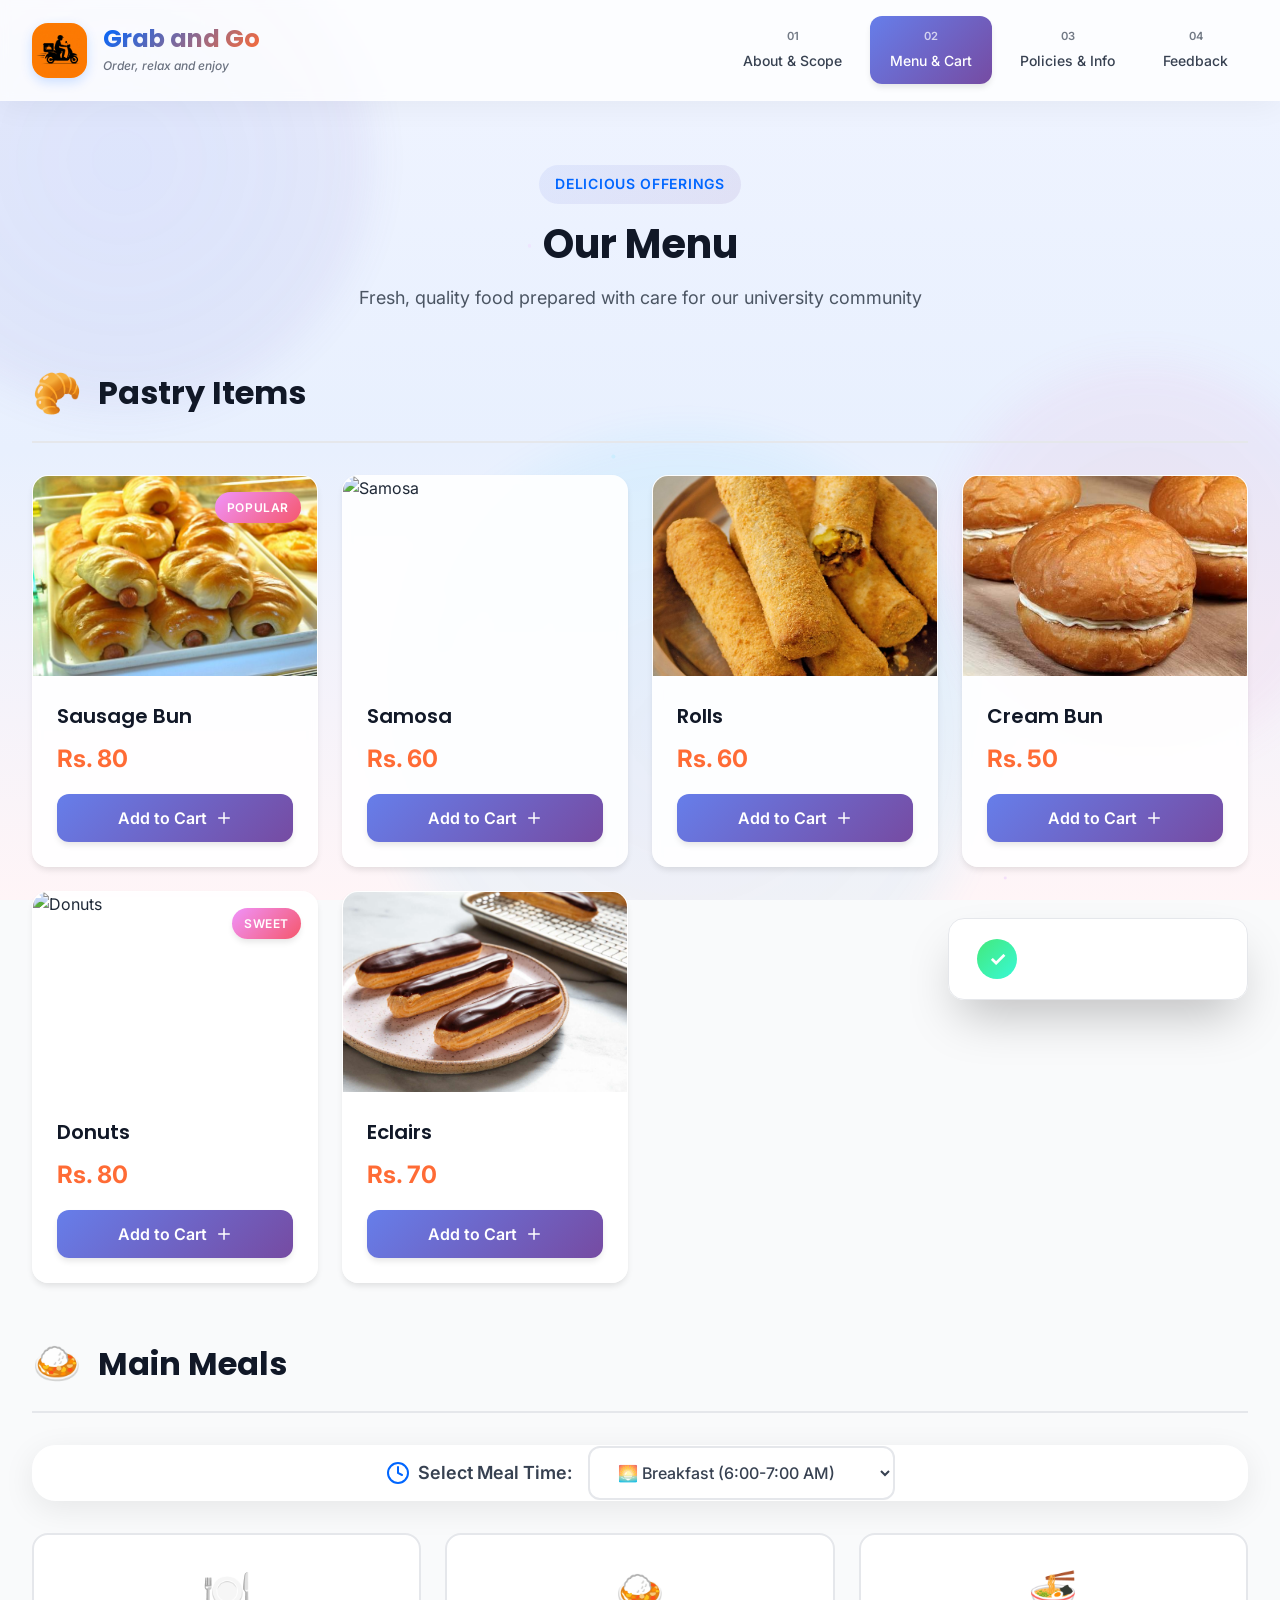
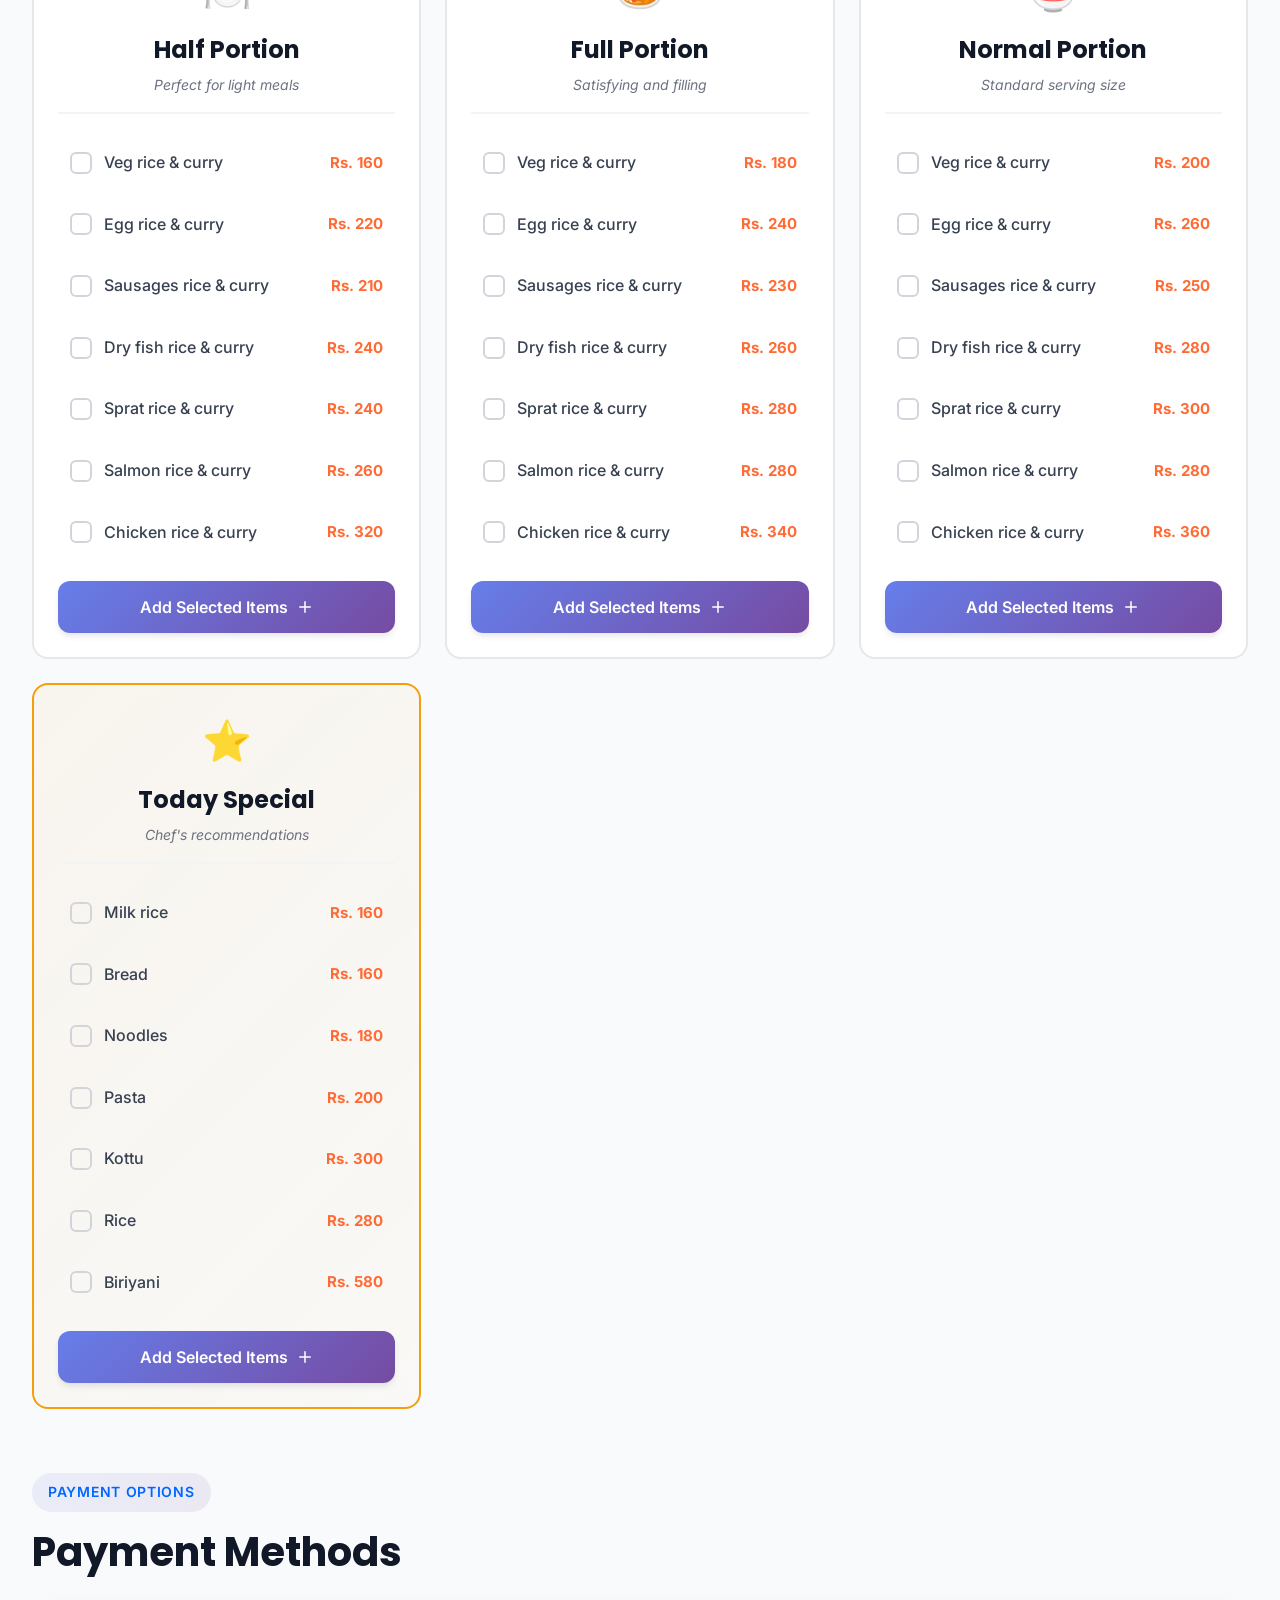
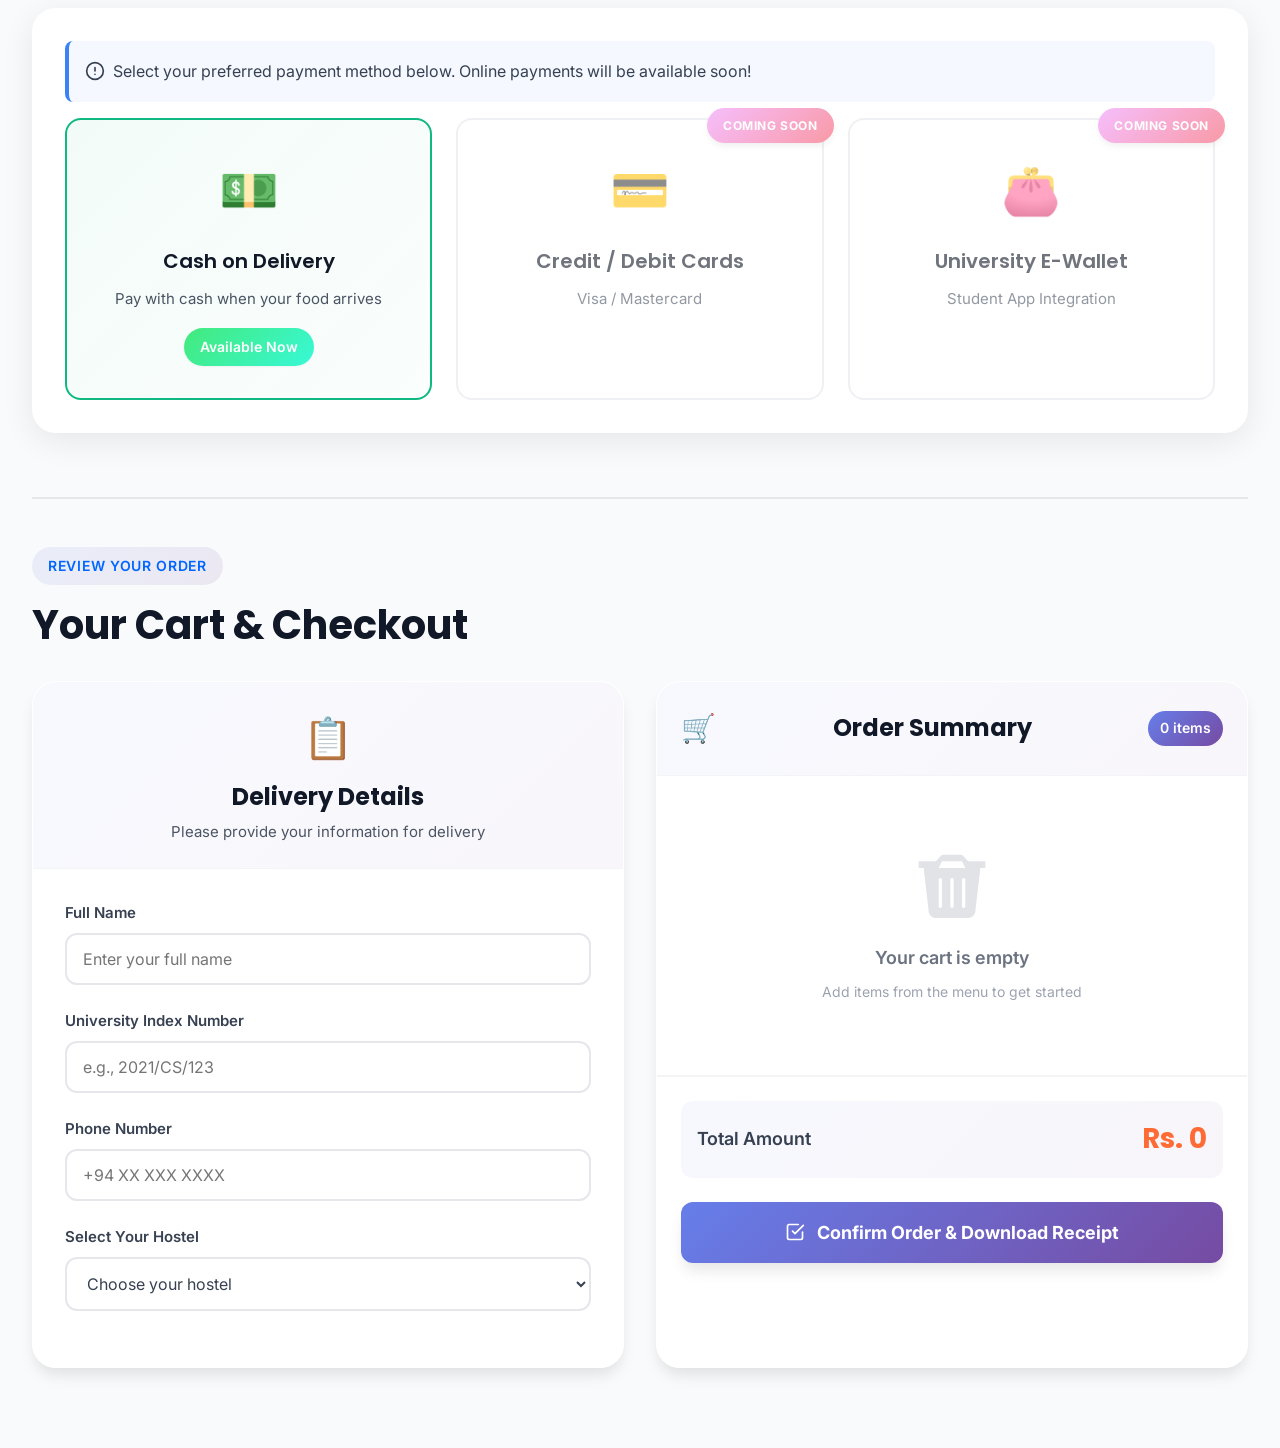
==== commit f0c40d6e: "Update menu.html update" ====
--- a/menu.html
+++ b/menu.html
@@ -78,7 +78,7 @@
                     <div class="menu-grid">
                         <div class="food-card" data-category="pastry">
                             <div class="food-image">
-                                <img src=" sas bun.jpg " alt="Sausage Bun">
+                                <img src="sas bun.jpg" alt="Sausage Bun">
                                 <div class="food-badge">Popular</div>
                             </div>
                             <div class="food-content">
@@ -390,6 +390,7 @@
         <div class="toast-message"></div>
     </div>
 
-    <script src="script.js"></script>
+    <!-- ?v=3 added here to bypass the cache completely -->
+    <script src="script.js?v=3"></script>
 </body>
-</html>+</html>
